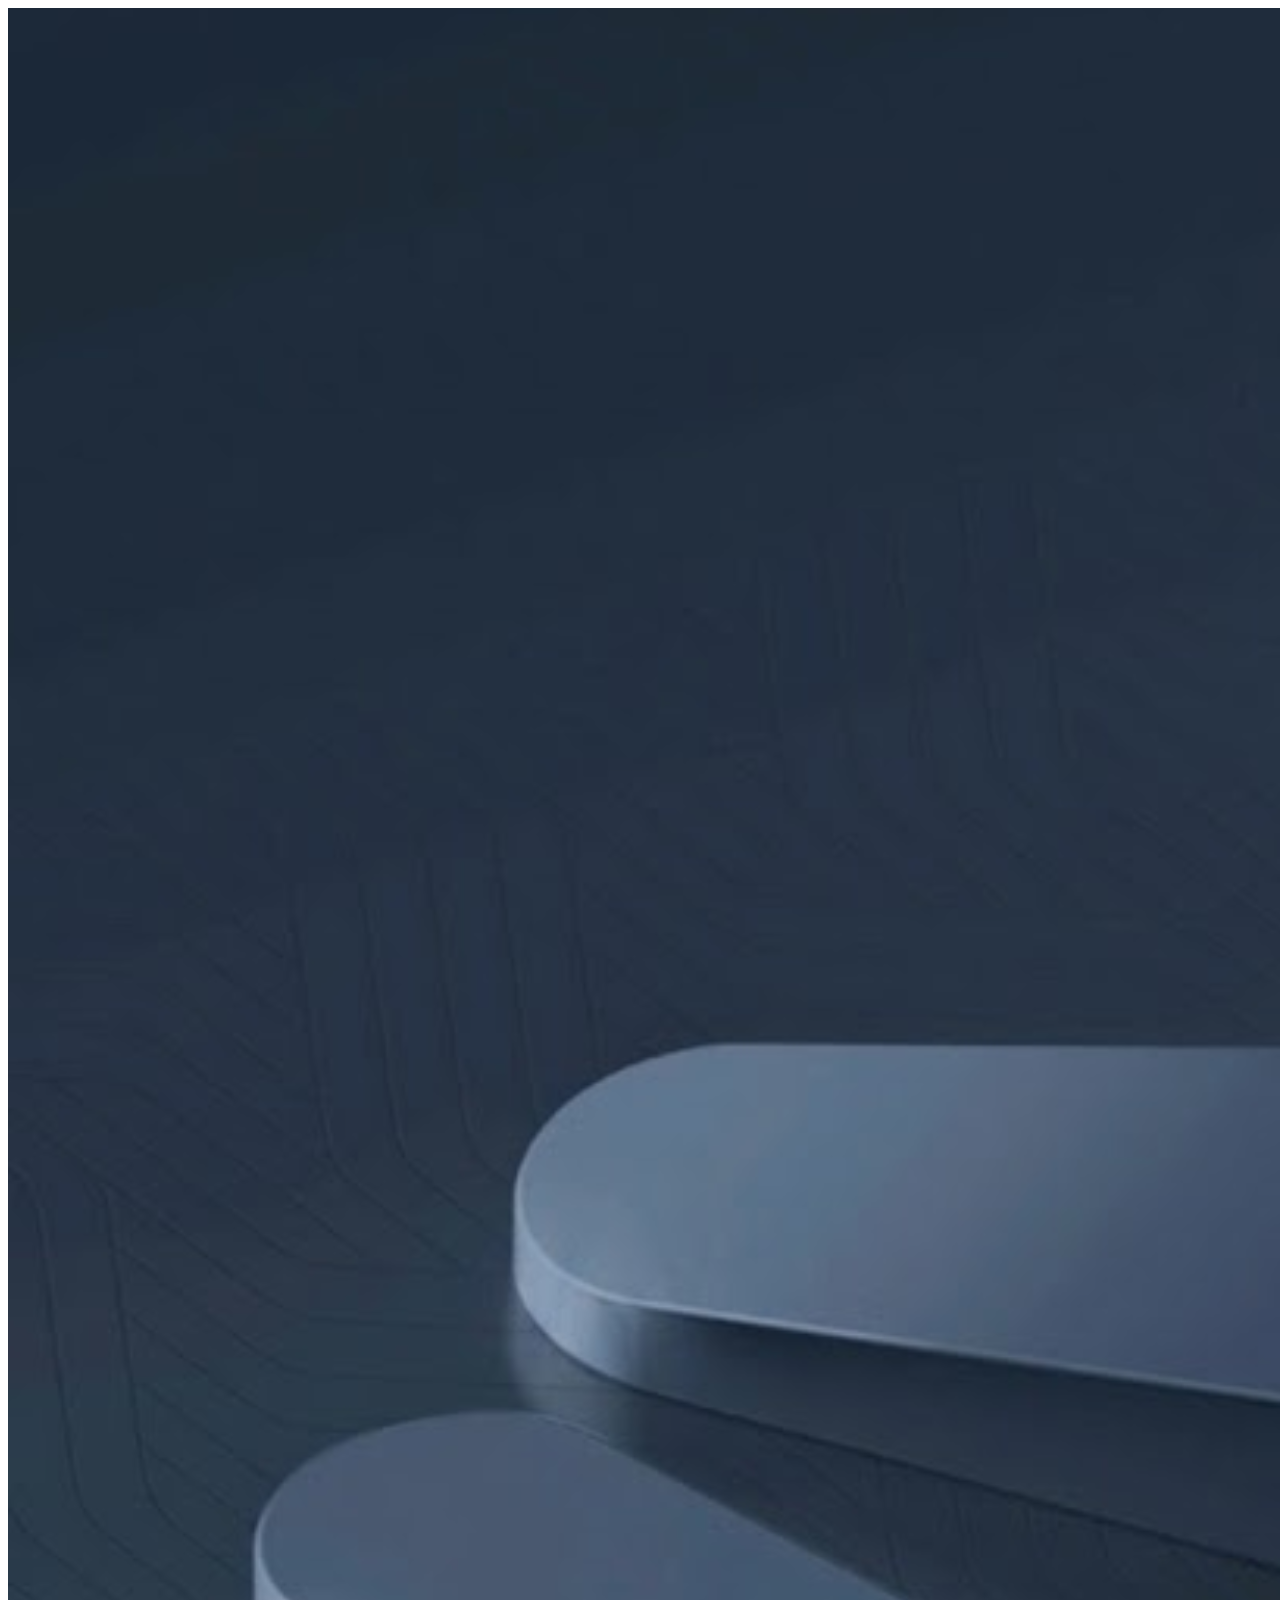
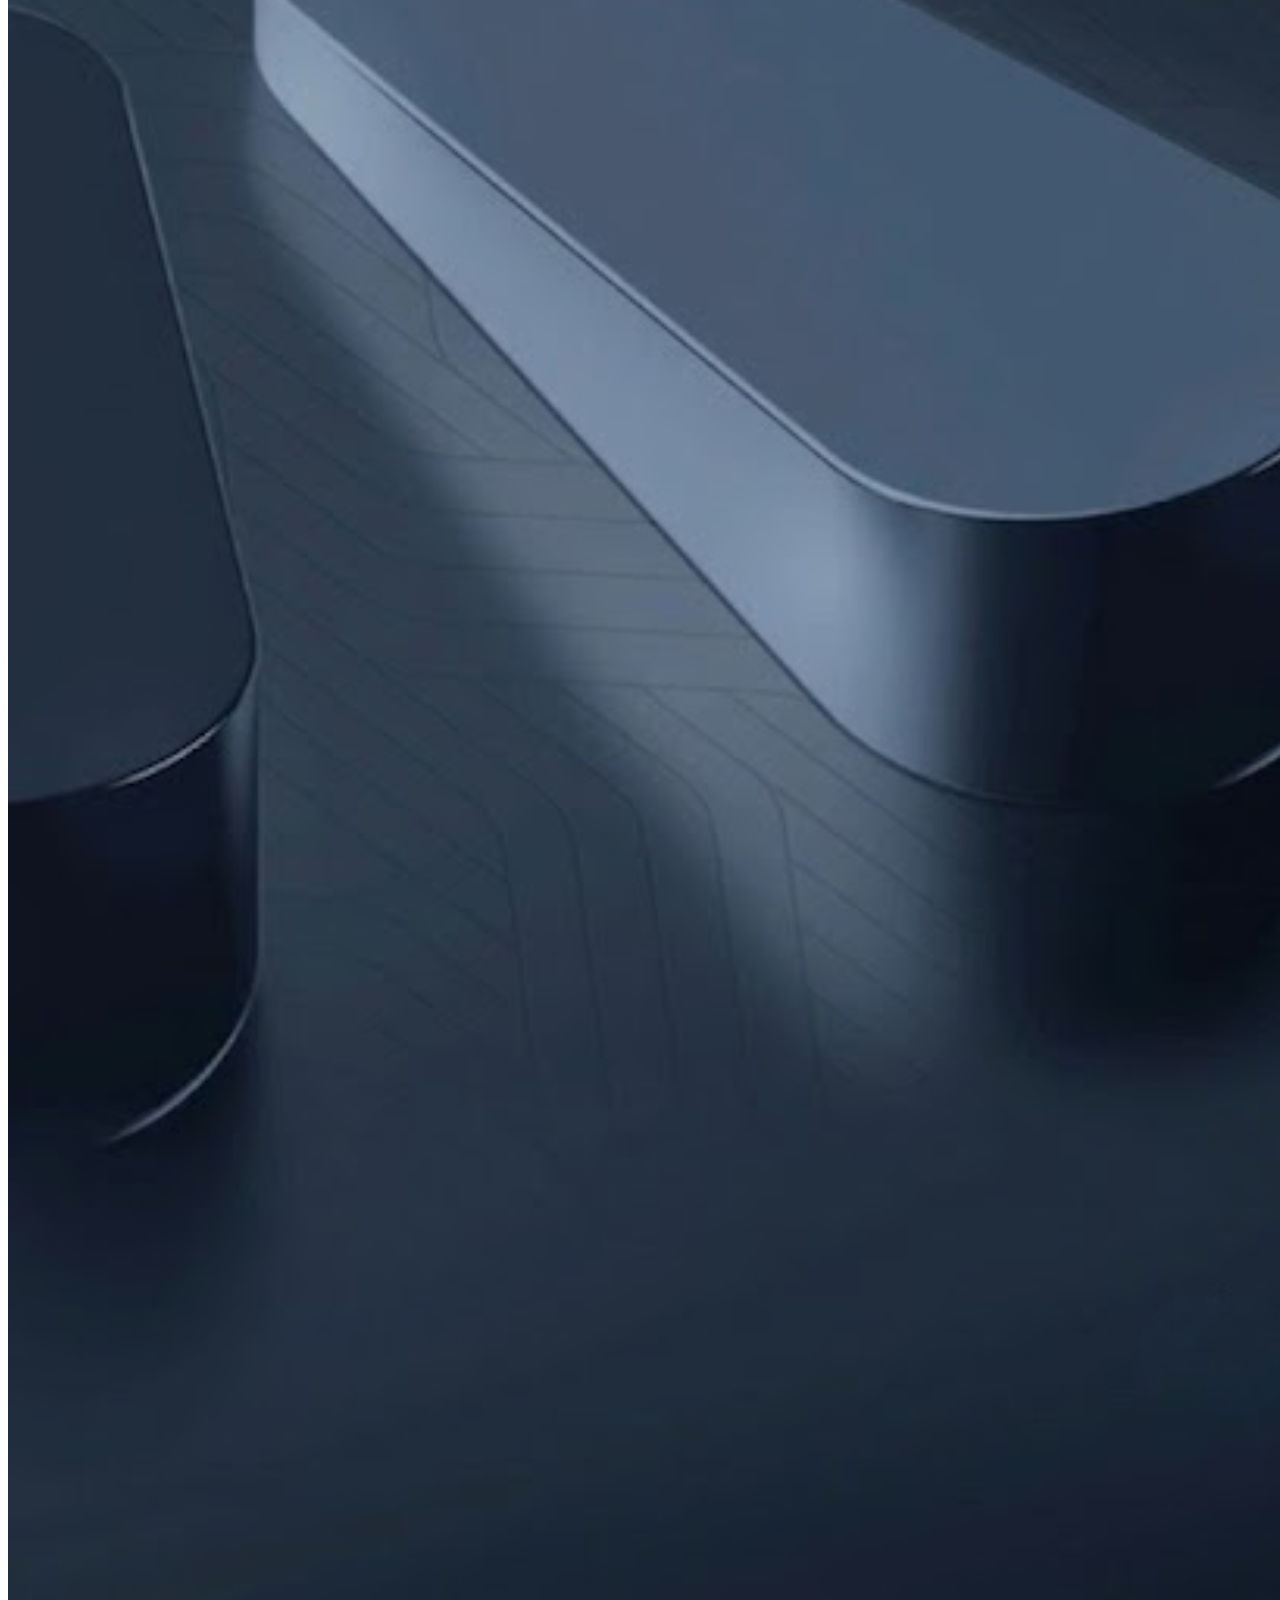
==== index.html @ a76cae0b "Add files via upload" ====
<!DOCTYPE html>
<html lang="vi">

<head>
    <meta charset="UTF-8">

    <meta
        name="viewport"
        content="width=device-width, initial-scale=1.0, maximum-scale=1.0, user-scalable=no, viewport-fit=cover"
    >

    <meta name="theme-color" content="#17283b">

    <!-- Android / PWA -->
    <link rel="manifest" href="./manifest.json">

    <!-- iPhone / iPad -->
    <meta name="apple-mobile-web-app-capable" content="yes">

    <meta
        name="apple-mobile-web-app-status-bar-style"
        content="black-translucent"
    >

    <meta name="apple-mobile-web-app-title" content="MB Priority">

    <link
        rel="apple-touch-icon"
        href="./img/app-icon.png"
    >

    <!-- Boxicons -->
    <link
        href="https://unpkg.com/boxicons@2.1.4/css/boxicons.min.css"
        rel="stylesheet"
    >

    <title>MB Priority</title>

    <link rel="stylesheet" href="./css/index.css">
</head>

<body>

    <main
        class="splash-page"
        id="splashPage"
        aria-label="Màn hình khởi động MB Priority"
    >
        <img
            src="./img/mb_priority_background.png"
            alt=""
            class="splash-background"
            draggable="false"
        >

        <div
            class="splash-overlay"
            aria-hidden="true"
        ></div>

        <div
            class="splash-loader"
            aria-label="Đang tải ứng dụng"
        >
            <span></span>
            <span></span>
            <span></span>
        </div>
    </main>

    <script src="./js/index.js"></script>
</body>

</html>
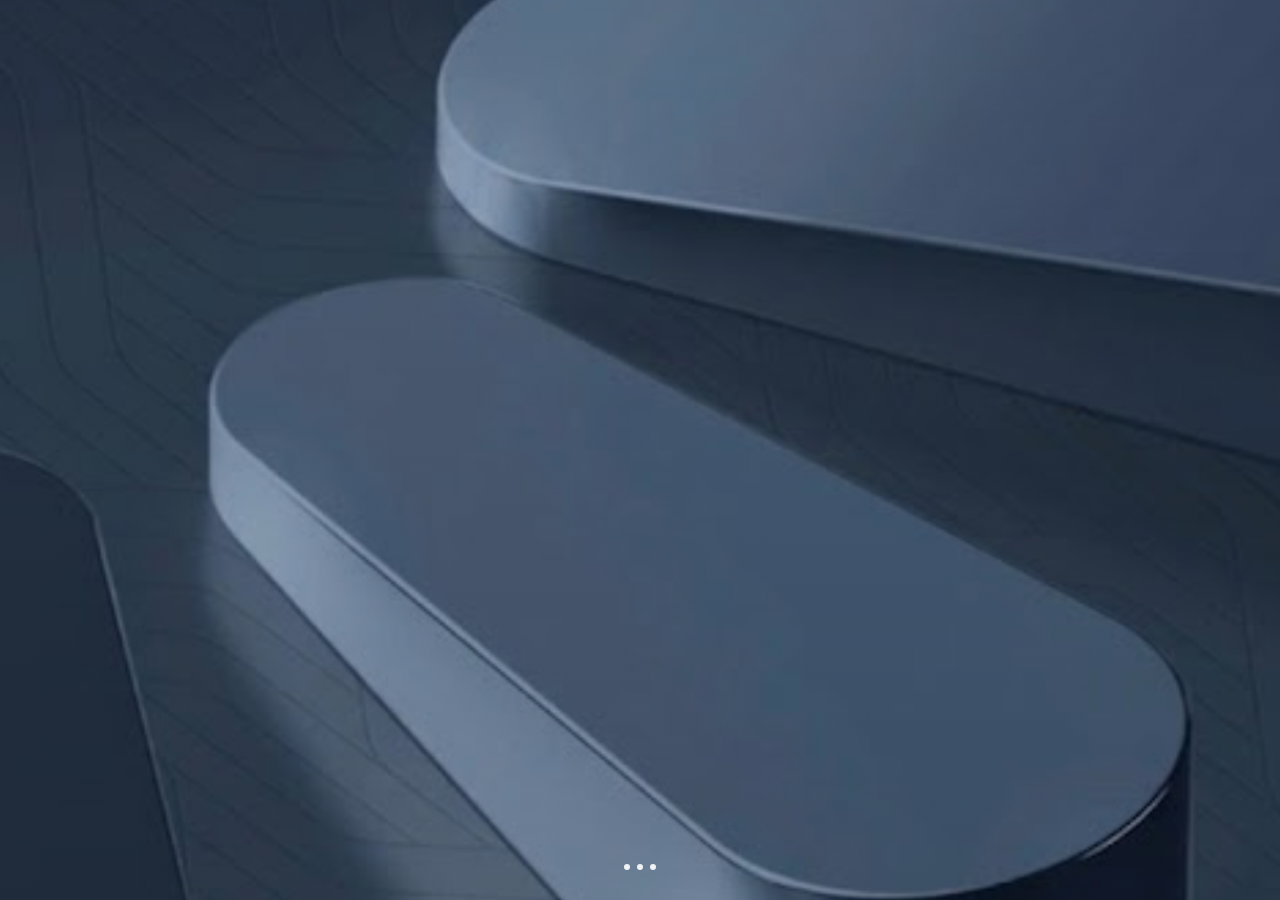
==== commit 4e522832: "Add files via upload" ====
--- a/index.html
+++ b/index.html
@@ -26,7 +26,7 @@
 
     <link
         rel="apple-touch-icon"
-        href="./img/app-icon.png"
+        href="./img/app-icon-512.png"
     >
 
     <!-- Boxicons -->
--- a/css/index.css
+++ b/css/index.css
@@ -0,0 +1,264 @@
+/* =========================================================
+   RESET
+========================================================= */
+
+*,
+*::before,
+*::after {
+    box-sizing: border-box;
+}
+
+html,
+body {
+    width: 100%;
+    min-width: 100%;
+    height: 100%;
+    min-height: 100%;
+    margin: 0;
+    padding: 0;
+}
+
+html {
+    background: #17283b;
+
+    -webkit-text-size-adjust: 100%;
+    text-size-adjust: 100%;
+}
+
+body {
+    position: fixed;
+    inset: 0;
+
+    overflow: hidden;
+
+    background: #17283b;
+
+    font-family:
+        -apple-system,
+        BlinkMacSystemFont,
+        "SF Pro Display",
+        "SF Pro Text",
+        "Segoe UI",
+        sans-serif;
+
+    -webkit-font-smoothing: antialiased;
+    -moz-osx-font-smoothing: grayscale;
+
+    overscroll-behavior: none;
+}
+
+
+/* =========================================================
+   SPLASH PAGE
+========================================================= */
+
+.splash-page {
+    position: fixed;
+    inset: 0;
+    z-index: 1;
+
+    width: 100%;
+    height: 100%;
+    min-height: 100vh;
+    min-height: 100dvh;
+
+    overflow: hidden;
+    isolation: isolate;
+
+    background: #17283b;
+}
+
+
+/* =========================================================
+   BACKGROUND
+========================================================= */
+
+.splash-background {
+    position: absolute;
+    top: 50%;
+    left: 50%;
+    z-index: 1;
+
+    width: 100%;
+    height: 100%;
+
+    display: block;
+
+    object-fit: cover;
+    object-position: center center;
+
+    transform:
+        translate(-50%, -50%)
+        scale(1.01);
+
+    pointer-events: none;
+    user-select: none;
+
+    -webkit-user-drag: none;
+
+    animation: splashBackgroundShow 900ms ease-out both;
+}
+
+
+/* =========================================================
+   OVERLAY
+========================================================= */
+
+.splash-overlay {
+    position: absolute;
+    inset: 0;
+    z-index: 2;
+
+    pointer-events: none;
+
+    background:
+        linear-gradient(
+            180deg,
+            rgba(5, 15, 29, 0.07) 0%,
+            rgba(5, 15, 29, 0) 30%,
+            rgba(5, 15, 29, 0.12) 100%
+        );
+}
+
+
+/* =========================================================
+   LOADER
+========================================================= */
+
+.splash-loader {
+    position: absolute;
+    left: 50%;
+    bottom: max(
+        30px,
+        calc(env(safe-area-inset-bottom) + 18px)
+    );
+    z-index: 3;
+
+    display: flex;
+    align-items: center;
+    justify-content: center;
+    gap: 7px;
+
+    transform: translateX(-50%);
+
+    opacity: 0;
+
+    animation: splashLoaderShow 450ms ease 900ms forwards;
+}
+
+.splash-loader span {
+    width: 6px;
+    height: 6px;
+
+    display: block;
+
+    border-radius: 50%;
+
+    background: rgba(255, 255, 255, 0.9);
+
+    animation: splashDot 1.1s ease-in-out infinite;
+}
+
+.splash-loader span:nth-child(2) {
+    animation-delay: 150ms;
+}
+
+.splash-loader span:nth-child(3) {
+    animation-delay: 300ms;
+}
+
+
+/* =========================================================
+   LEAVING STATE
+========================================================= */
+
+.splash-page.is-leaving {
+    pointer-events: none;
+
+    animation: splashPageLeave 450ms ease forwards;
+}
+
+
+/* =========================================================
+   ANIMATIONS
+========================================================= */
+
+@keyframes splashBackgroundShow {
+    from {
+        opacity: 0;
+
+        transform:
+            translate(-50%, -50%)
+            scale(1.05);
+    }
+
+    to {
+        opacity: 1;
+
+        transform:
+            translate(-50%, -50%)
+            scale(1.01);
+    }
+}
+
+@keyframes splashLoaderShow {
+    from {
+        opacity: 0;
+
+        transform:
+            translateX(-50%)
+            translateY(7px);
+    }
+
+    to {
+        opacity: 1;
+
+        transform:
+            translateX(-50%)
+            translateY(0);
+    }
+}
+
+@keyframes splashDot {
+    0%,
+    60%,
+    100% {
+        opacity: 0.35;
+        transform: translateY(0);
+    }
+
+    30% {
+        opacity: 1;
+        transform: translateY(-4px);
+    }
+}
+
+@keyframes splashPageLeave {
+    from {
+        opacity: 1;
+        transform: scale(1);
+    }
+
+    to {
+        opacity: 0;
+        transform: scale(1.02);
+    }
+}
+
+
+/* =========================================================
+   REDUCE MOTION
+========================================================= */
+
+@media (prefers-reduced-motion: reduce) {
+    .splash-background,
+    .splash-loader,
+    .splash-loader span,
+    .splash-page.is-leaving {
+        animation: none;
+    }
+
+    .splash-loader {
+        opacity: 1;
+    }
+}
